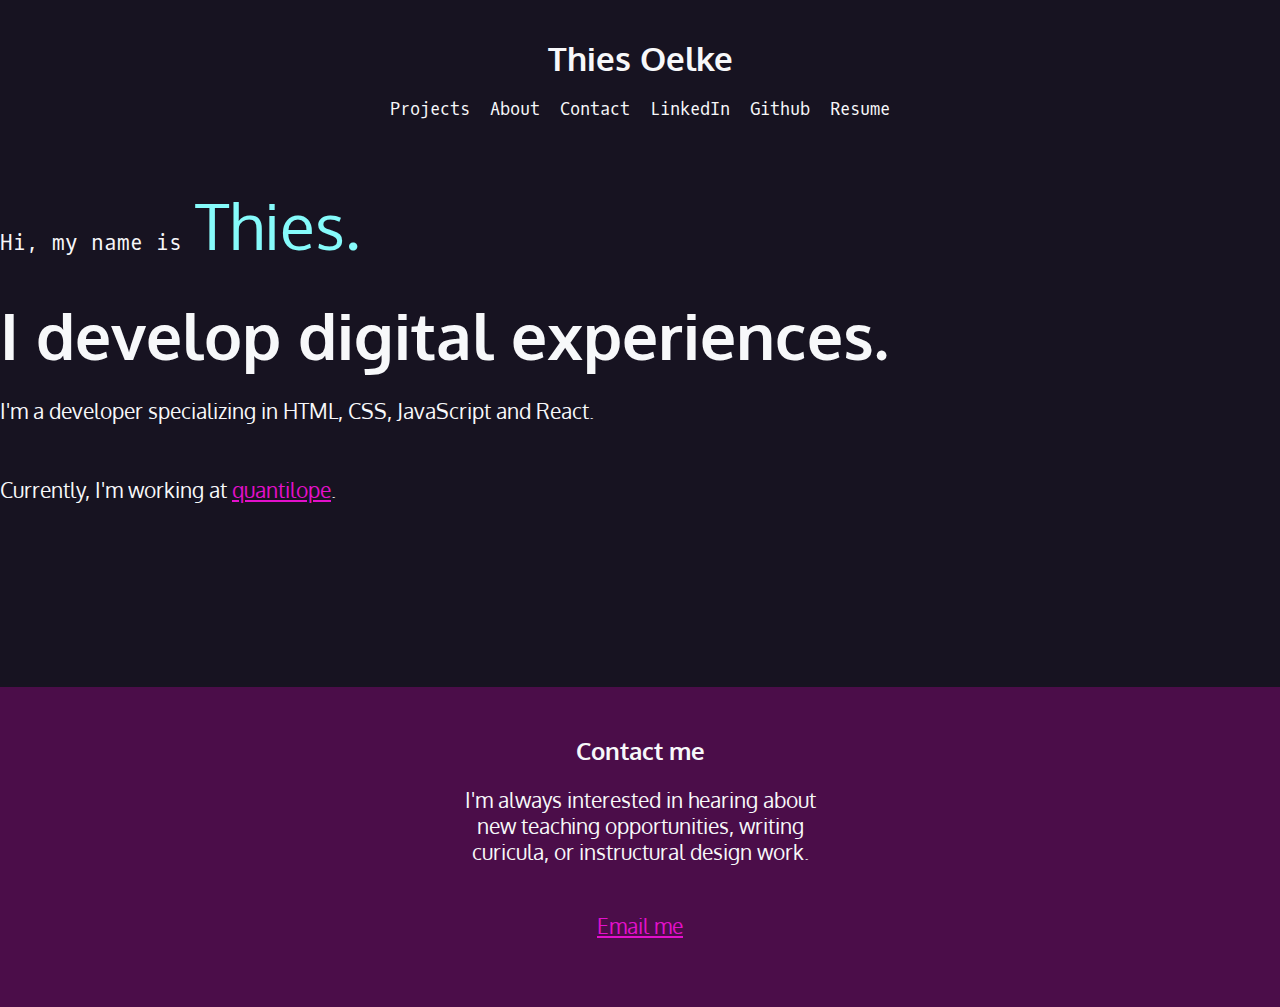
==== index.html @ 4f8e4ac7 "Initial commit" ====
<!DOCTYPE html>
<html lang="en">
  <head>
    <meta charset="UTF-8" />
    <meta name="viewport" content="width=device-width, initial-scale=1.0" />
    <link rel="preconnect" href="https://fonts.googleapis.com" />
    <link rel="preconnect" href="https://fonts.gstatic.com" crossorigin />
    <link
      href="https://fonts.googleapis.com/css2?family=Oxygen+Mono&family=Oxygen:wght@300;400;700&display=swap"
      rel="stylesheet"
    />
    <link rel="stylesheet" href="css/style.css" />
    <title>Thies Oelkes Portfolio Page</title>
  </head>
  <body>
    <!-- Navbar -->
    <nav class="navbar">
      <ul>
        <li>
          <h1><a href="index.html">Thies Oelke</a></h1>
        </li>
        <li>
          <a href="#projects">Projects</a>
        </li>
        <li>
          <a href="#about">About</a>
        </li>
        <li>
          <a href="#contact">Contact</a>
        </li>
        <li>
          <a href="#linkedin">LinkedIn</a>
        </li>
        <li>
          <a href="#github">Github</a>
        </li>
        <li>
          <a href="#resume">Resume</a>
        </li>
      </ul>
    </nav>
    <!-- Intro Section -->
    <section id="intro" class="intro">
      <p class="name">Hi, my name is <span>Thies.</span></p>
      <h3>I develop digital experiences.</h3>
      <p>I'm a developer specializing in HTML, CSS, JavaScript and React.</p>
      <p>
        Currently, I'm working at
        <a href="https://www.quantilope.com">quantilope</a>.
      </p>
    </section>
    <!-- Contact Section -->
    <div class="section-plum">
      <section id="contact" class="contact">
        <h3>Contact me</h3>
        <p>
          I'm always interested in hearing about new teaching opportunities,
          writing curicula, or instructural design work.
        </p>
        <p><a href="mailto:thies.oelke@quantilope.com">Email me</a></p>
      </section>
    </div>
  </body>
</html>
---- css/style.css ----
/* variables declared here - these are the colors for our pages, as well as the font stacks and sizes. */
/* Using :root pseudo element to make variables accessible in the whole html tree */
:root {
  --black: #171321;
  --dkblue: #0d314b;
  --plum: #4b0d49;
  --hotmag: #ff17e4;
  --magenta: #e310cb;
  --aqua: #86fbfb;
  --white: #f7f8fa;
  --font-size: 1.3rem;
  --mono: 'Oxygen mono', monospace;
  --sans: Oxygen, sans-serif;
}
/* border box model: https://css-tricks.com/box-sizing/ */
/* generic styles to the page */

html {
  box-sizing: border-box;
}

*,
*::before,
*::after {
  box-sizing: inherit;
}

body {
  padding: 0;
  margin: 0;
  font-family: var(--sans);
  background-color: var(--black);
  color: var(--white);
  font-size: var(--font-size);
}

h1,
h2,
h3 {
  margin: 0;
}

a {
  color: var(--magenta);
}

a:hover {
  color: var(--hotmag);
  text-decoration: none;
}

ul {
  padding: 0;
}

/* Specific Styles to the page */
/* Navbar */
.navbar {
  font-family: var(--mono);
  font-size: 80%;
  padding: 20px;
}

.navbar ul {
  display: flex;
  flex-flow: row wrap;
  align-items: center;
  justify-content: center;
  gap: 20px;
  list-style-type: none;
}

.navbar ul li:first-child {
  flex-basis: 100%;
  text-align: center;
  font-family: var(--sans);
}

.navbar a {
  color: var(--white);
  text-decoration: none;
  display: block;
}

.navbar a:hover {
  color: var(--magenta);
}

/* Intro styling */
#intro {
  padding-bottom: 10rem;
}

#intro p {
  line-height: 1.5;
}

#intro .name {
  font-family: var(--mono);
}

.name > span {
  font-family: var(--sans);
  font-size: 4rem;
  color: var(--aqua);
}

#intro h3 {
  font-size: 4rem;
}

/* Styling contact section */

.section-plum {
  background: var(--plum);
}

.contact {
  width: 400px;
  text-align: center;
  padding: 3rem 1rem;
  margin: 0 auto;
}

p:last-child {
  margin-top: 3rem;
}
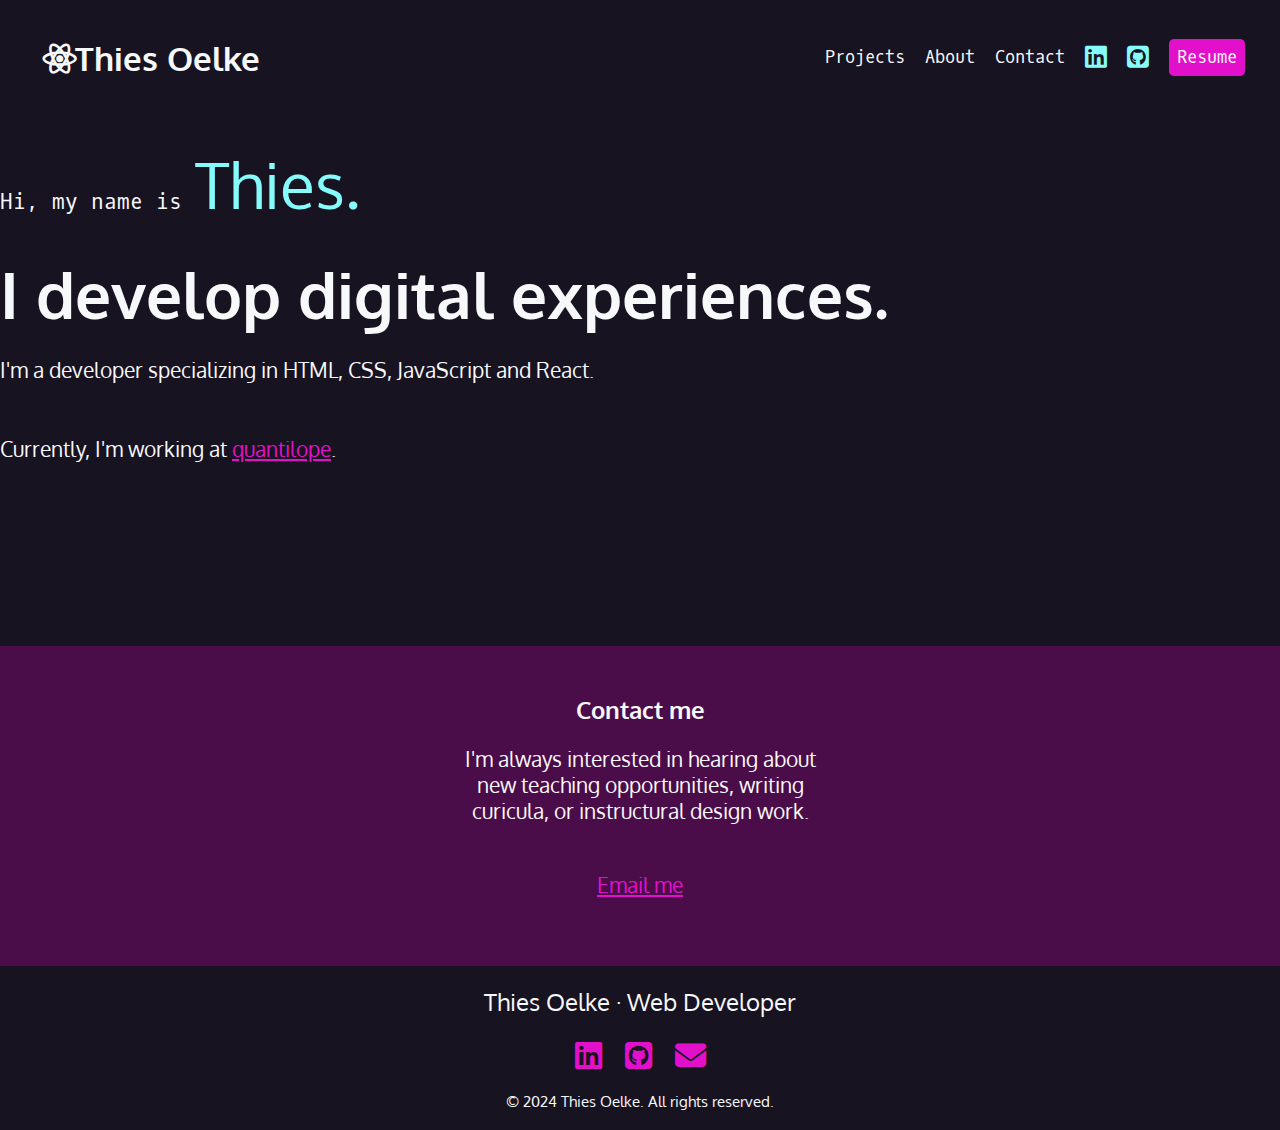
==== commit 2f665209: "Finishes Navbar and Footer" ====
--- a/index.html
+++ b/index.html
@@ -9,6 +9,10 @@
       href="https://fonts.googleapis.com/css2?family=Oxygen+Mono&family=Oxygen:wght@300;400;700&display=swap"
       rel="stylesheet"
     />
+    <link
+      rel="stylesheet"
+      href="https://cdnjs.cloudflare.com/ajax/libs/font-awesome/6.5.1/css/all.min.css"
+    />
     <link rel="stylesheet" href="css/style.css" />
     <title>Thies Oelkes Portfolio Page</title>
   </head>
@@ -17,7 +21,9 @@
     <nav class="navbar">
       <ul>
         <li>
-          <h1><a href="index.html">Thies Oelke</a></h1>
+          <h1>
+            <a href="index.html"><span>Thies Oelke</span></a>
+          </h1>
         </li>
         <li>
           <a href="#projects">Projects</a>
@@ -29,13 +35,19 @@
           <a href="#contact">Contact</a>
         </li>
         <li>
-          <a href="#linkedin">LinkedIn</a>
+          <a href="#linkedin"
+            ><i class="fa-brands fa-linkedin"></i>
+            <span class="fa-sr-only">Linkedin</span>
+          </a>
         </li>
         <li>
-          <a href="#github">Github</a>
+          <a href="#github"
+            ><i class="fa-brands fa-square-github"></i>
+            <span class="fa-sr-only">Github</span>
+          </a>
         </li>
         <li>
-          <a href="#resume">Resume</a>
+          <a href="#resume" class="cta-button">Resume</a>
         </li>
       </ul>
     </nav>
@@ -60,5 +72,29 @@
         <p><a href="mailto:thies.oelke@quantilope.com">Email me</a></p>
       </section>
     </div>
+    <section class="footer">
+      <h3>Thies Oelke &middot; Web Developer</h3>
+      <ul>
+        <li>
+          <a href="#linkedin"
+            ><i class="fa-brands fa-linkedin"></i>
+            <span class="fa-sr-only">Linkedin</span></a
+          >
+        </li>
+        <li>
+          <a href="#github"
+            ><i class="fa-brands fa-square-github"></i>
+            <span class="fa-sr-only">Github</span></a
+          >
+        </li>
+        <li>
+          <a href="#mail"
+            ><i class="fa-solid fa-envelope"></i>
+            <span class="fa-sr-only">Mail</span></a
+          >
+        </li>
+      </ul>
+      <p>&copy; 2024 Thies Oelke. All rights reserved.</p>
+    </section>
   </body>
 </html>
--- a/css/style.css
+++ b/css/style.css
@@ -55,10 +55,20 @@
 
 /* Specific Styles to the page */
 /* Navbar */
+
 .navbar {
   font-family: var(--mono);
   font-size: 80%;
   padding: 20px;
+}
+
+.navbar i[class*='fa-'] {
+  font-size: 150%;
+  color: var(--aqua);
+}
+
+.navbar i[class*='fa-']:hover {
+  color: var(--magenta);
 }
 
 .navbar ul {
@@ -76,6 +86,19 @@
   font-family: var(--sans);
 }
 
+.navbar ul h1 {
+  position: relative;
+}
+
+.navbar ul li:first-child a::before {
+  font-family: 'Font Awesome 6 Brands';
+  content: '\f41b';
+  font-size: 100%;
+  position: absolute;
+  left: calc(50% - 6.25rem);
+  top: 0.3rem;
+}
+
 .navbar a {
   color: var(--white);
   text-decoration: none;
@@ -84,6 +107,17 @@
 
 .navbar a:hover {
   color: var(--magenta);
+}
+
+.cta-button {
+  background-color: var(--magenta);
+  padding: 8px;
+  border-radius: 5px;
+}
+
+a.cta-button:hover {
+  background-color: var(--hotmag);
+  color: var(--white);
 }
 
 /* Intro styling */
@@ -125,3 +159,73 @@
 p:last-child {
   margin-top: 3rem;
 }
+
+/* Footer */
+.footer {
+  margin: 20px 0;
+  text-align: center;
+}
+
+.footer h3 {
+  font-weight: normal;
+}
+
+.footer ul {
+  list-style: none;
+  font-size: 150%;
+  margin-top: 18px;
+  margin-bottom: 0;
+  display: flex;
+  justify-content: center;
+  gap: 23px;
+}
+
+.footer a:hover {
+  color: var(--hotmag);
+}
+
+.footer p {
+  font-size: 70%;
+  margin-top: 18px;
+}
+
+@media (min-width: 850px) {
+  /* Navbar */
+  .navbar {
+    max-width: 1250px;
+    margin: 0 auto;
+  }
+
+  .navbar a {
+    display: inline;
+  }
+
+  .navbar ul {
+    display: flex;
+    flex-flow: row nowrap;
+    align-items: center;
+    justify-content: center;
+    gap: 20px;
+    list-style-type: none;
+  }
+
+  .navbar ul li:first-child {
+    flex: 1 1 auto;
+    text-align: left;
+    margin-right: auto;
+    margin-left: 40px;
+    font-family: var(--sans);
+  }
+
+  .navbar ul li:first-child a::before {
+    font-family: 'Font Awesome 6 Brands';
+    content: '\f41b';
+    font-size: 100%;
+    position: absolute;
+    left: -2rem;
+    top: 0.3rem;
+  }
+
+  /* Intro styling */
+  /* Styling contact section */
+}
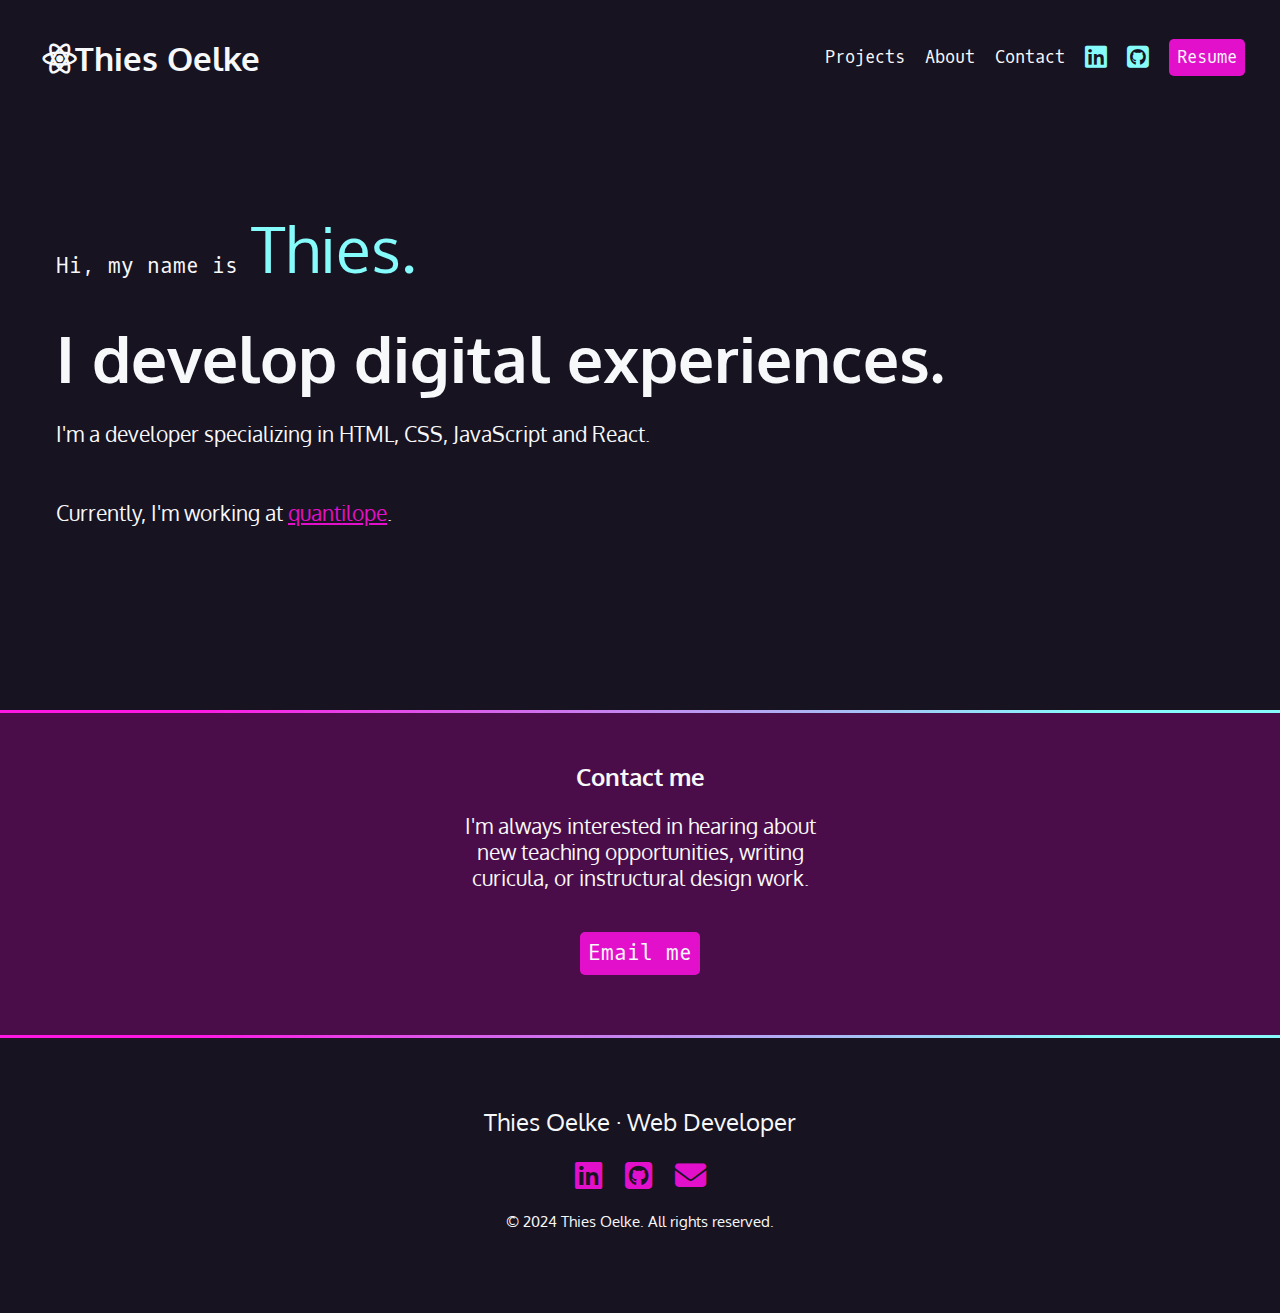
==== commit c9124c1b: "adds horizontal devider btw sections" ====
--- a/index.html
+++ b/index.html
@@ -61,6 +61,8 @@
         <a href="https://www.quantilope.com">quantilope</a>.
       </p>
     </section>
+    <!-- Section Devider -->
+    <div class="section-devider"></div>
     <!-- Contact Section -->
     <div class="section-plum">
       <section id="contact" class="contact">
@@ -69,9 +71,16 @@
           I'm always interested in hearing about new teaching opportunities,
           writing curicula, or instructural design work.
         </p>
-        <p><a href="mailto:thies.oelke@quantilope.com">Email me</a></p>
+        <p>
+          <a class="cta-button" href="mailto:thies.oelke@quantilope.com"
+            >Email me</a
+          >
+        </p>
       </section>
     </div>
+    <!-- Section Devider -->
+    <div class="section-devider"></div>
+    <!-- Footer -->
     <section class="footer">
       <h3>Thies Oelke &middot; Web Developer</h3>
       <ul>
--- a/css/style.css
+++ b/css/style.css
@@ -53,6 +53,10 @@
   padding: 0;
 }
 
+p:last-child {
+  margin-top: 3rem;
+}
+
 /* Specific Styles to the page */
 /* Navbar */
 
@@ -113,6 +117,9 @@
   background-color: var(--magenta);
   padding: 8px;
   border-radius: 5px;
+  font-family: var(--mono);
+  color: var(--white);
+  text-decoration: none;
 }
 
 a.cta-button:hover {
@@ -121,15 +128,17 @@
 }
 
 /* Intro styling */
-#intro {
-  padding-bottom: 10rem;
-}
-
-#intro p {
+.intro {
+  padding: 4rem 1rem 10rem 1rem;
+  max-width: 1200px;
+  margin: 0 auto;
+}
+
+.intro p {
   line-height: 1.5;
 }
 
-#intro .name {
+.intro .name {
   font-family: var(--mono);
 }
 
@@ -139,15 +148,11 @@
   color: var(--aqua);
 }
 
-#intro h3 {
+.intro h3 {
   font-size: 4rem;
 }
 
 /* Styling contact section */
-
-.section-plum {
-  background: var(--plum);
-}
 
 .contact {
   width: 400px;
@@ -156,14 +161,11 @@
   margin: 0 auto;
 }
 
-p:last-child {
-  margin-top: 3rem;
-}
-
 /* Footer */
 .footer {
   margin: 20px 0;
   text-align: center;
+  padding: 3rem 0;
 }
 
 .footer h3 {
@@ -189,6 +191,23 @@
   margin-top: 18px;
 }
 
+/* Styling backgrounds */
+
+.section-plum {
+  background: var(--plum);
+}
+
+.section-devider {
+  background: linear-gradient(
+    167deg,
+    rgba(255, 23, 228, 1) 15%,
+    rgba(134, 251, 251, 1) 85%
+  );
+  height: 3px;
+}
+
+/* Media queries */
+
 @media (min-width: 850px) {
   /* Navbar */
   .navbar {
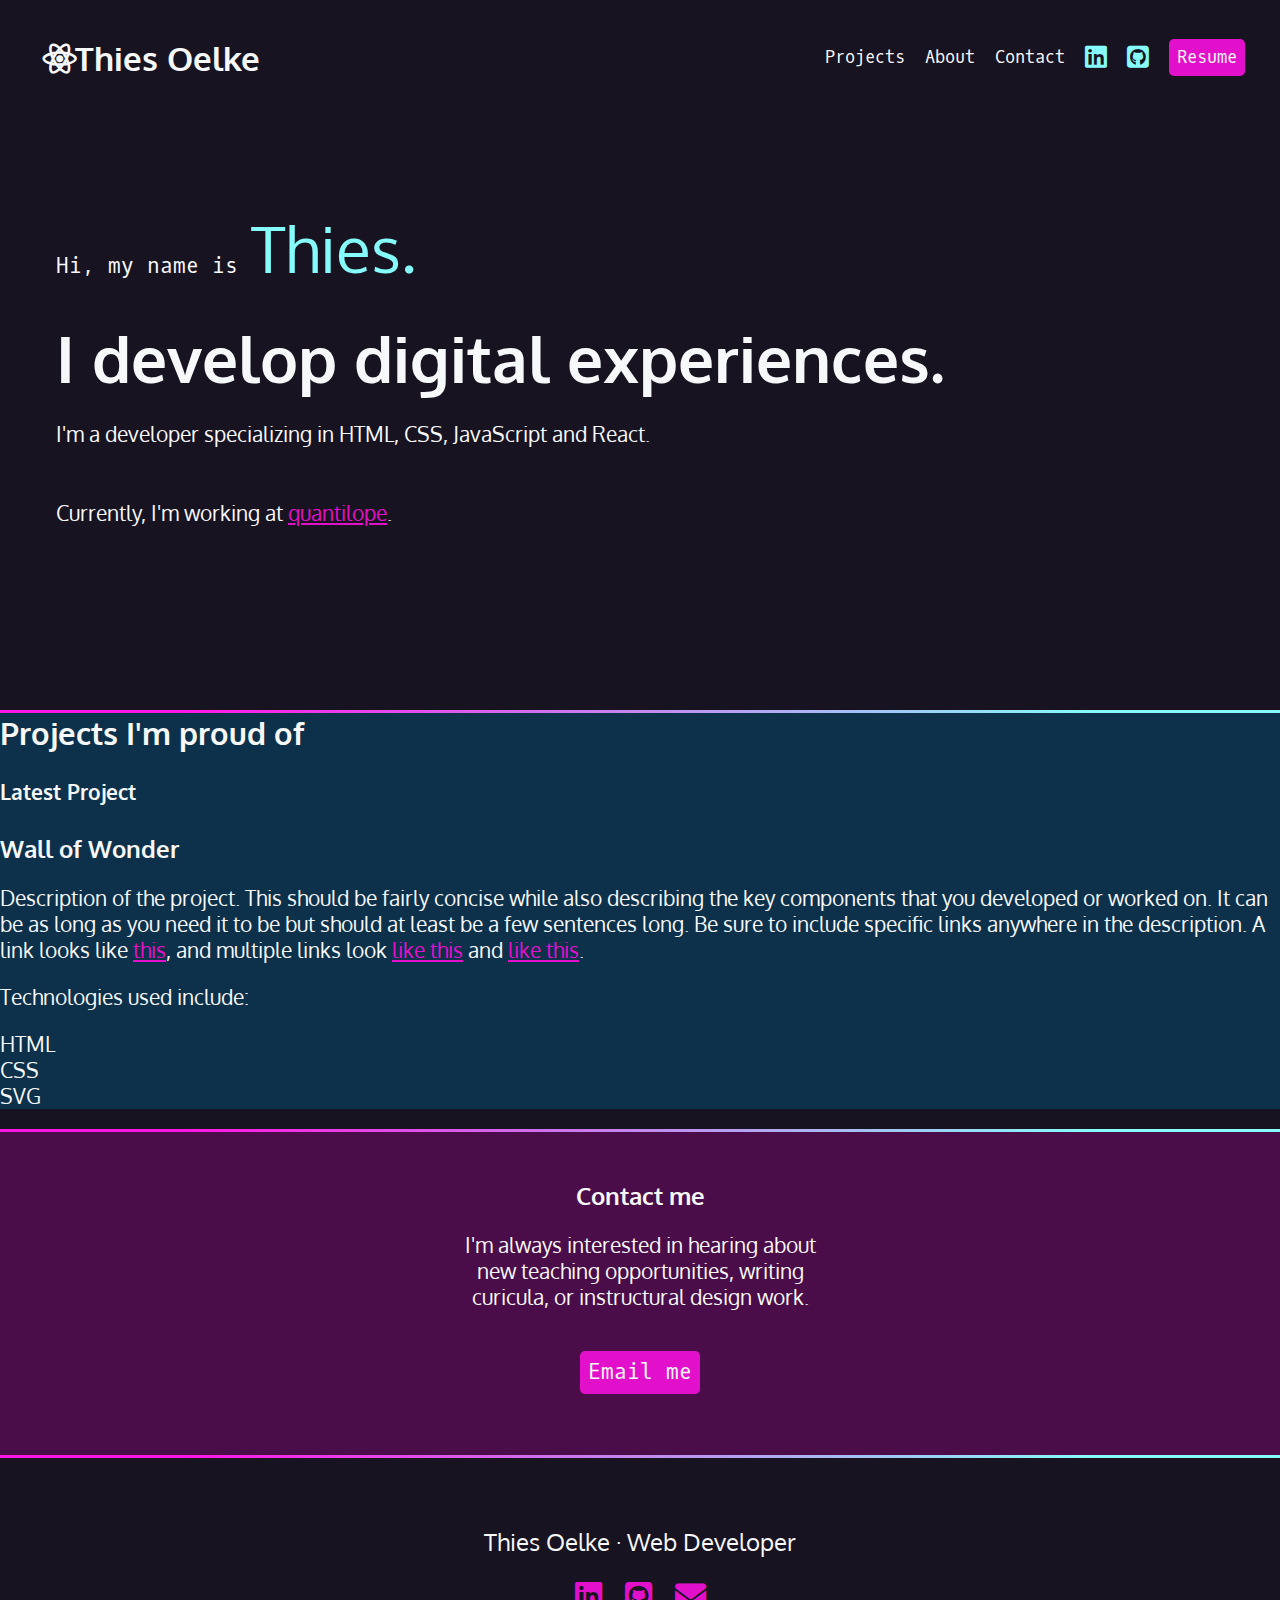
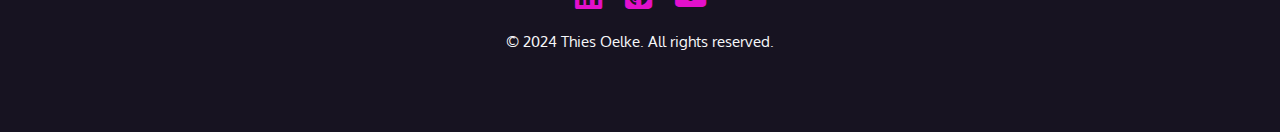
==== commit b7705108: "Adds markup for project section" ====
--- a/index.html
+++ b/index.html
@@ -63,6 +63,34 @@
     </section>
     <!-- Section Devider -->
     <div class="section-devider"></div>
+    <div class="section-dkblue">
+      <section class="projects">
+        <h2>Projects I'm proud of</h2>
+        <article>
+          <h4>Latest Project</h4>
+          <h3>Wall of Wonder</h3>
+          <p>
+            Description of the project. This should be fairly concise while also
+            describing the key components that you developed or worked on. It
+            can be as long as you need it to be but should at least be a few
+            sentences long. Be sure to include specific links anywhere in the
+            description. A link looks like
+            <a href="https://frontendmasters.github.io/grid-flexbox-v2/">this</a
+            >, and multiple links look <a href="#">like this</a> and
+            <a href="#">like this</a>.
+          </p>
+          <p>Technologies used include:</p>
+          <ul>
+            <li>HTML</li>
+            <li>CSS</li>
+            <li>SVG</li>
+          </ul>
+        </article>
+      </section>
+    </div>
+
+    <!-- Section Devider -->
+    <div class="section-devider"></div>
     <!-- Contact Section -->
     <div class="section-plum">
       <section id="contact" class="contact">
--- a/css/style.css
+++ b/css/style.css
@@ -197,6 +197,10 @@
   background: var(--plum);
 }
 
+.section-dkblue {
+  background: var(--dkblue);
+}
+
 .section-devider {
   background: linear-gradient(
     167deg,
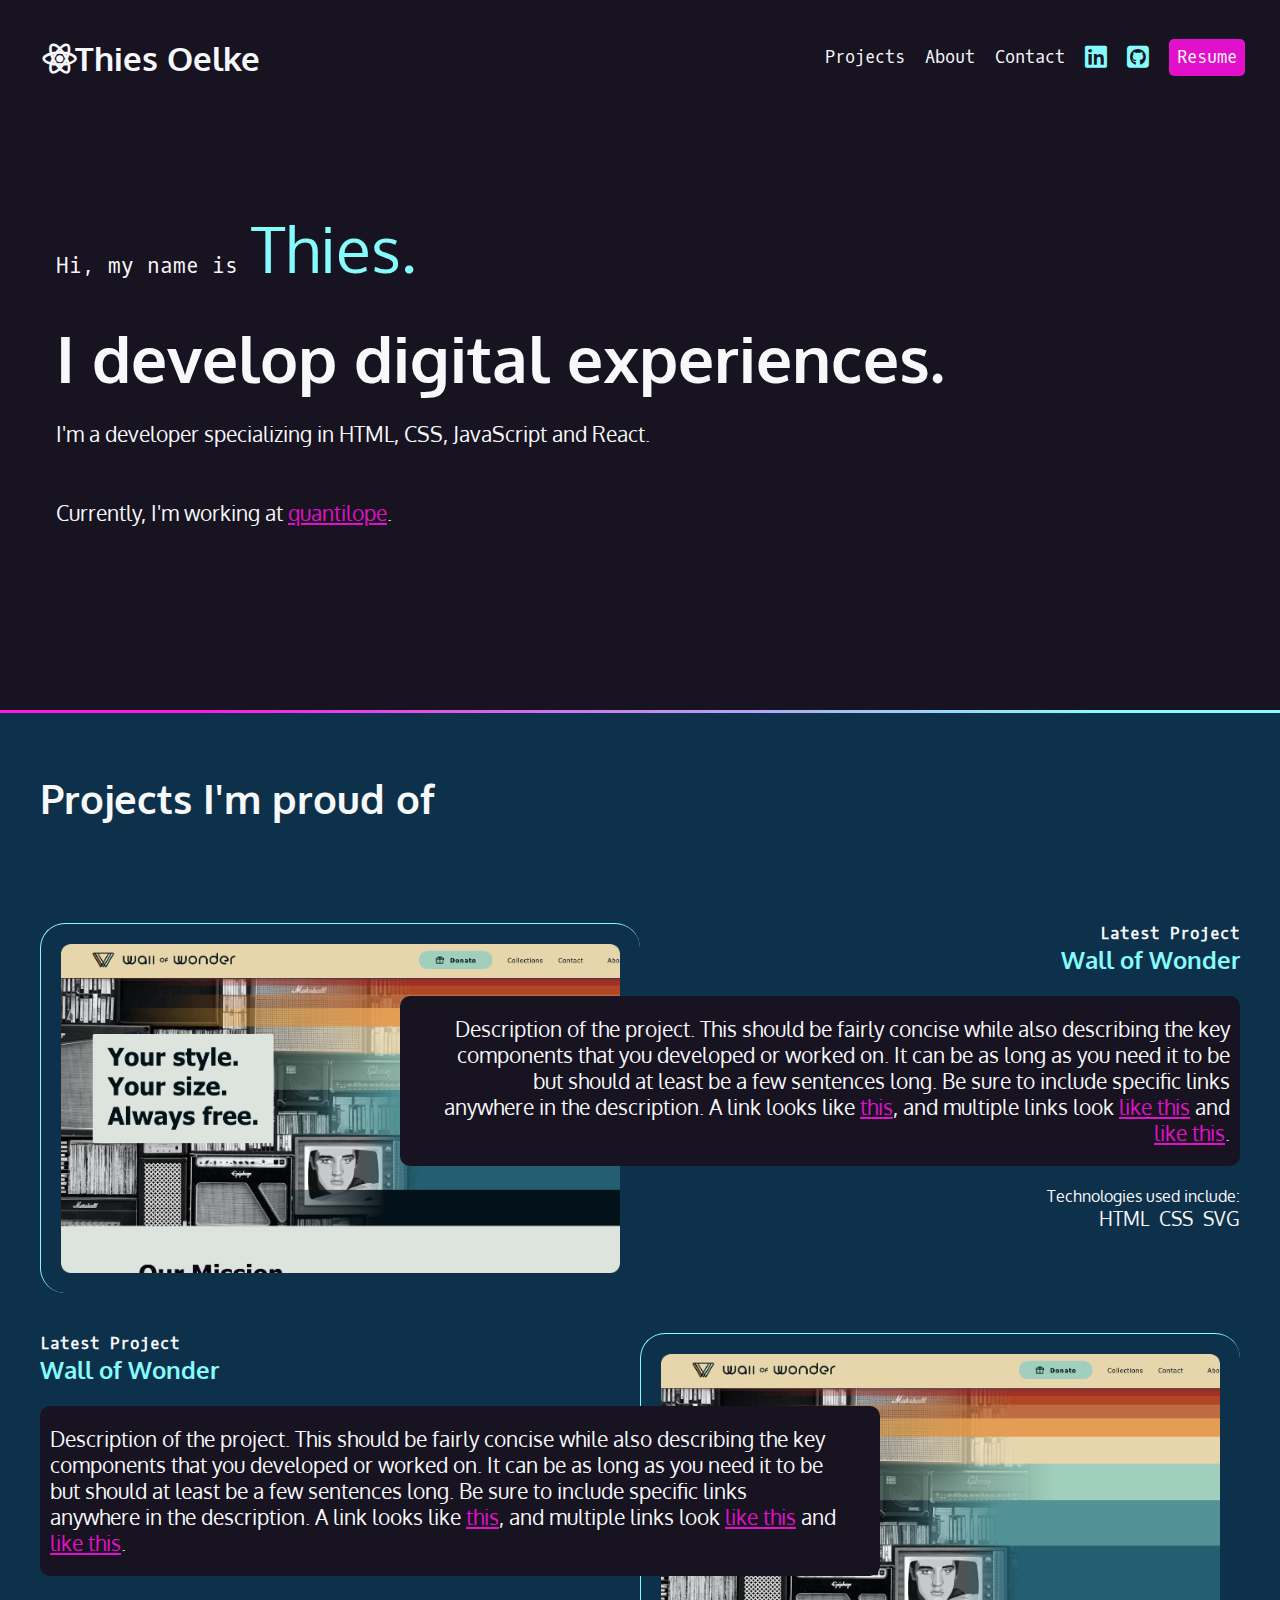
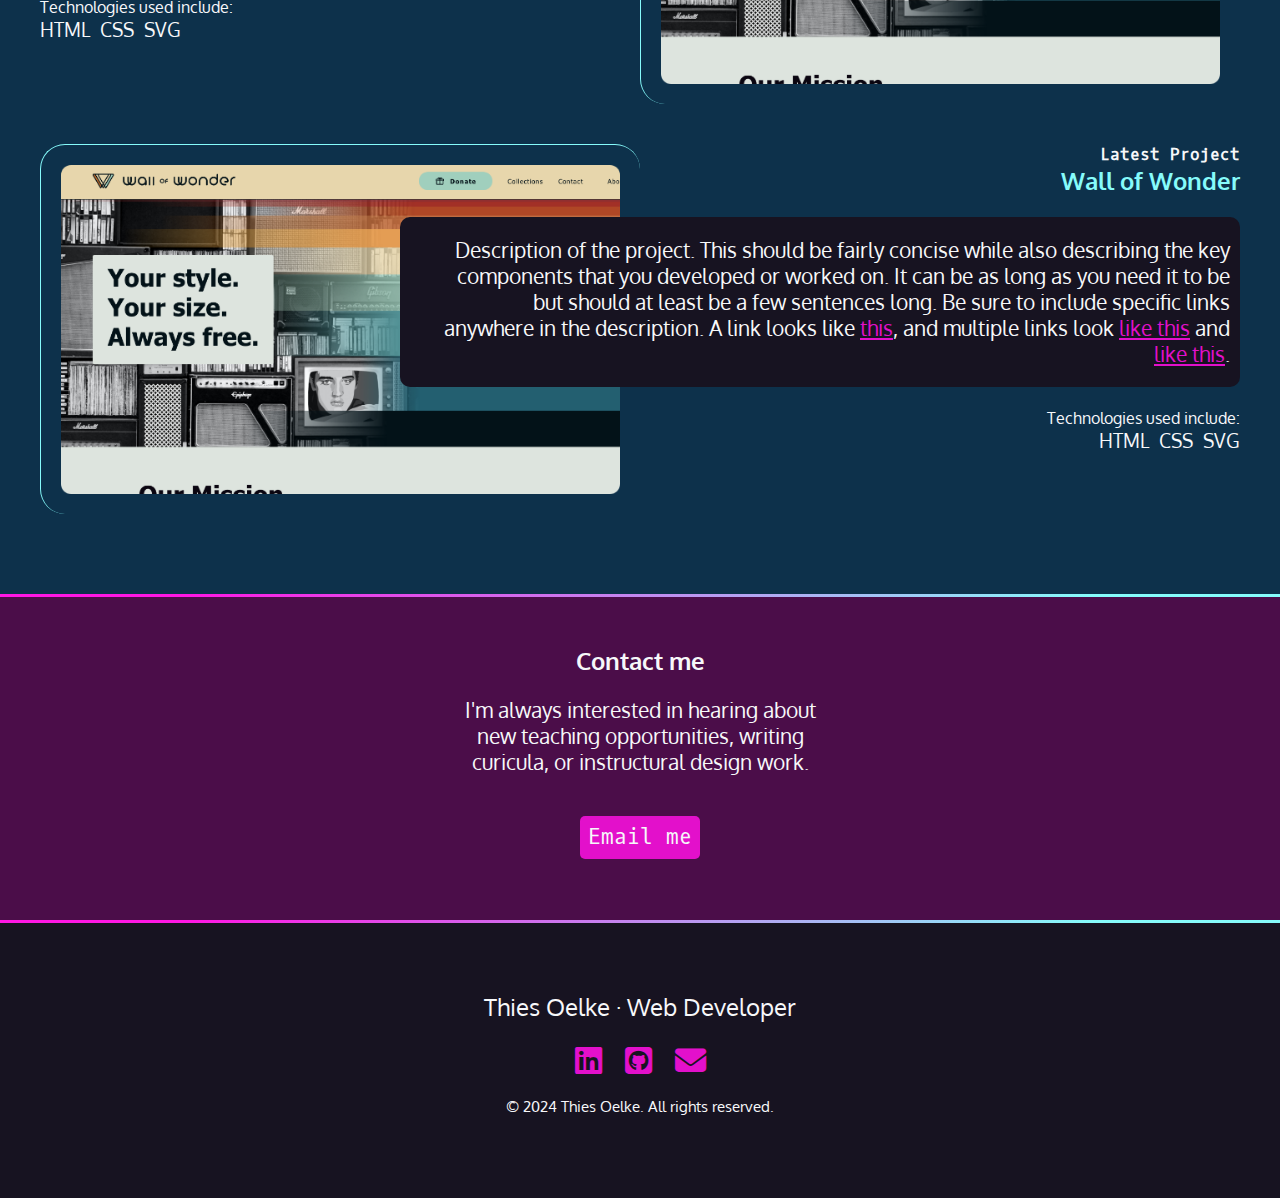
==== commit 32feafce: "Adds styling for projects section" ====
--- a/index.html
+++ b/index.html
@@ -67,24 +67,85 @@
       <section class="projects">
         <h2>Projects I'm proud of</h2>
         <article>
-          <h4>Latest Project</h4>
-          <h3>Wall of Wonder</h3>
-          <p>
-            Description of the project. This should be fairly concise while also
-            describing the key components that you developed or worked on. It
-            can be as long as you need it to be but should at least be a few
-            sentences long. Be sure to include specific links anywhere in the
-            description. A link looks like
-            <a href="https://frontendmasters.github.io/grid-flexbox-v2/">this</a
-            >, and multiple links look <a href="#">like this</a> and
-            <a href="#">like this</a>.
-          </p>
-          <p>Technologies used include:</p>
-          <ul>
-            <li>HTML</li>
-            <li>CSS</li>
-            <li>SVG</li>
-          </ul>
+          <img
+            src="/img/fem-gettingstartedcss-ch5-1.webp"
+            alt="Wall of Wonder"
+          />
+          <div class="text">
+            <h4>Latest Project</h4>
+            <h3>Wall of Wonder</h3>
+            <p>
+              Description of the project. This should be fairly concise while
+              also describing the key components that you developed or worked
+              on. It can be as long as you need it to be but should at least be
+              a few sentences long. Be sure to include specific links anywhere
+              in the description. A link looks like
+              <a href="https://frontendmasters.github.io/grid-flexbox-v2/"
+                >this</a
+              >, and multiple links look <a href="#">like this</a> and
+              <a href="#">like this</a>.
+            </p>
+            <p>Technologies used include:</p>
+            <ul>
+              <li>HTML</li>
+              <li>CSS</li>
+              <li>SVG</li>
+            </ul>
+          </div>
+        </article>
+        <article>
+          <img
+            src="/img/fem-gettingstartedcss-ch5-1.webp"
+            alt="Wall of Wonder"
+          />
+          <div class="text">
+            <h4>Latest Project</h4>
+            <h3>Wall of Wonder</h3>
+            <p>
+              Description of the project. This should be fairly concise while
+              also describing the key components that you developed or worked
+              on. It can be as long as you need it to be but should at least be
+              a few sentences long. Be sure to include specific links anywhere
+              in the description. A link looks like
+              <a href="https://frontendmasters.github.io/grid-flexbox-v2/"
+                >this</a
+              >, and multiple links look <a href="#">like this</a> and
+              <a href="#">like this</a>.
+            </p>
+            <p>Technologies used include:</p>
+            <ul>
+              <li>HTML</li>
+              <li>CSS</li>
+              <li>SVG</li>
+            </ul>
+          </div>
+        </article>
+        <article>
+          <img
+            src="/img/fem-gettingstartedcss-ch5-1.webp"
+            alt="Wall of Wonder"
+          />
+          <div class="text">
+            <h4>Latest Project</h4>
+            <h3>Wall of Wonder</h3>
+            <p>
+              Description of the project. This should be fairly concise while
+              also describing the key components that you developed or worked
+              on. It can be as long as you need it to be but should at least be
+              a few sentences long. Be sure to include specific links anywhere
+              in the description. A link looks like
+              <a href="https://frontendmasters.github.io/grid-flexbox-v2/"
+                >this</a
+              >, and multiple links look <a href="#">like this</a> and
+              <a href="#">like this</a>.
+            </p>
+            <p>Technologies used include:</p>
+            <ul>
+              <li>HTML</li>
+              <li>CSS</li>
+              <li>SVG</li>
+            </ul>
+          </div>
         </article>
       </section>
     </div>
--- a/css/style.css
+++ b/css/style.css
@@ -36,7 +36,8 @@
 
 h1,
 h2,
-h3 {
+h3,
+h4 {
   margin: 0;
 }
 
@@ -55,6 +56,10 @@
 
 p:last-child {
   margin-top: 3rem;
+}
+
+img {
+  width: 100%;
 }
 
 /* Specific Styles to the page */
@@ -150,6 +155,87 @@
 
 .intro h3 {
   font-size: 4rem;
+}
+
+/* Project Section */
+
+.projects {
+  max-width: 1200px;
+  margin: 0 auto;
+  padding-bottom: 40px;
+}
+
+.projects article {
+  display: grid;
+  grid-template-columns: repeat(10, 1fr);
+  margin: 40px 0;
+}
+
+.projects img {
+  grid-column: 1/6;
+  grid-row: 1/2;
+  padding: 20px;
+  border-top: 1px solid var(--aqua);
+  border-left: 1px solid var(--aqua);
+  border-radius: 25px;
+}
+
+.projects article:nth-child(odd) img {
+  grid-column: 6/11;
+}
+
+.projects .text {
+  text-align: right;
+  grid-column: 4/11;
+  grid-row: 1/2;
+}
+
+.projects article:nth-child(odd) .text {
+  text-align: left;
+  grid-column: 1/8;
+}
+
+.projects h2 {
+  font-size: 2.5rem;
+  padding: calc(1.5 * 2.5rem) 0;
+}
+
+.projects h3 {
+  color: var(--aqua);
+  font-weight: bolder;
+}
+
+.projects h4 {
+  font-family: var(--mono);
+  font-size: 1rem;
+}
+
+.projects p:first-of-type {
+  background: var(--black);
+  padding: 20px 10px 20px 40px;
+  border-radius: 10px;
+}
+
+.projects article:nth-child(odd) p:first-of-type {
+  padding: 20px 40px 20px 10px;
+}
+
+.projects p:last-of-type {
+  font-size: 1rem;
+  margin-bottom: 0;
+}
+
+.projects ul {
+  margin: 0;
+  list-style: none;
+  font-size: 1.2rem;
+  display: flex;
+  justify-content: right;
+  gap: 10px;
+}
+
+.projects article:nth-child(odd) ul {
+  justify-content: left;
 }
 
 /* Styling contact section */
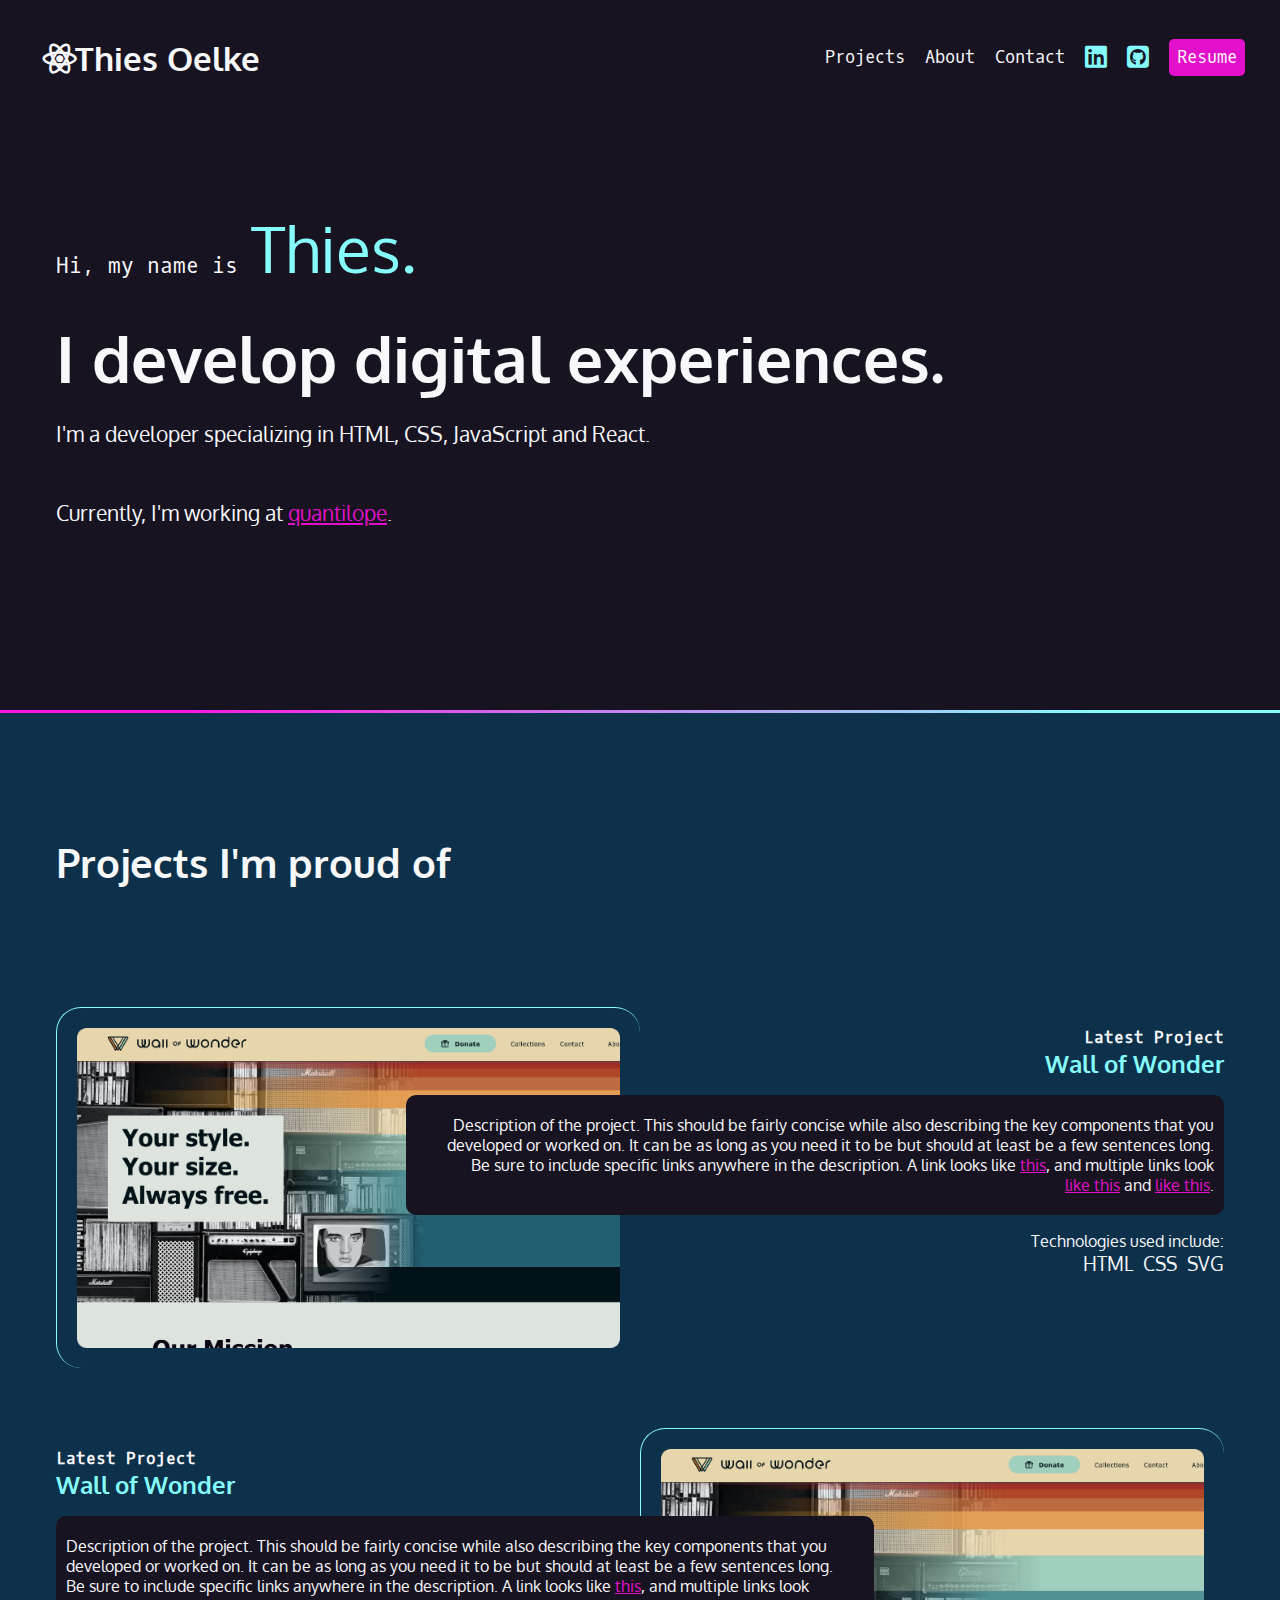
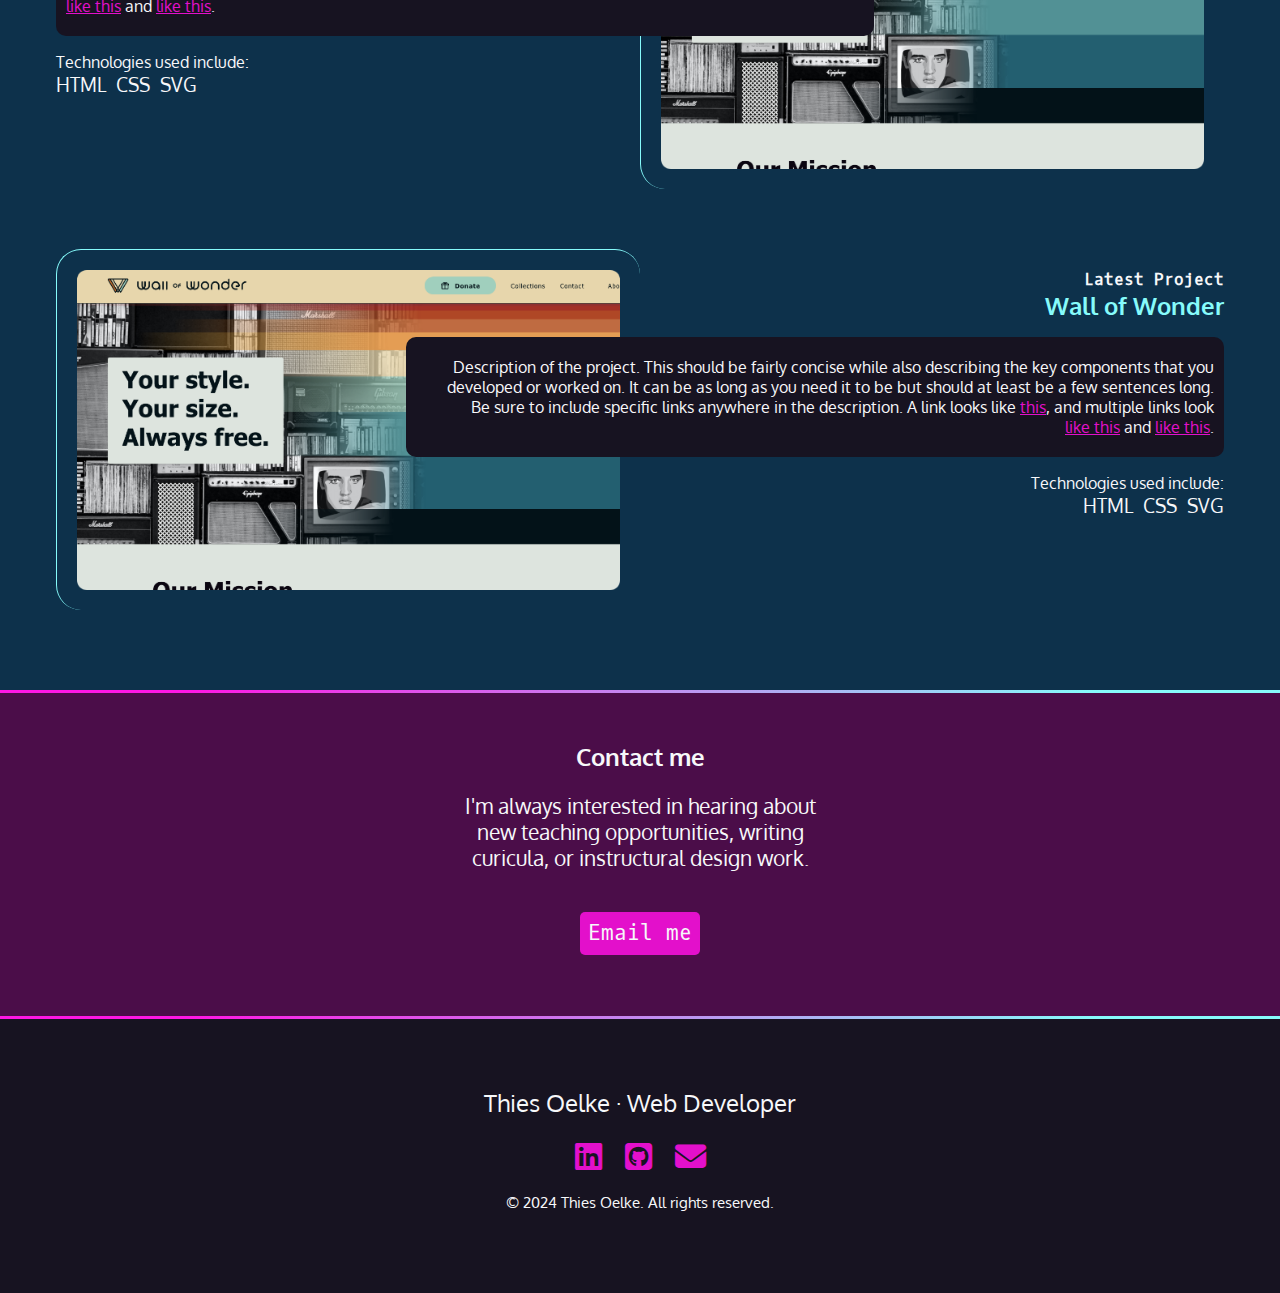
==== commit 1ee99968: "Adds responsive CSS design for project section" ====
--- a/index.html
+++ b/index.html
@@ -67,10 +67,6 @@
       <section class="projects">
         <h2>Projects I'm proud of</h2>
         <article>
-          <img
-            src="/img/fem-gettingstartedcss-ch5-1.webp"
-            alt="Wall of Wonder"
-          />
           <div class="text">
             <h4>Latest Project</h4>
             <h3>Wall of Wonder</h3>
@@ -92,12 +88,12 @@
               <li>SVG</li>
             </ul>
           </div>
-        </article>
-        <article>
           <img
             src="/img/fem-gettingstartedcss-ch5-1.webp"
             alt="Wall of Wonder"
           />
+        </article>
+        <article>
           <div class="text">
             <h4>Latest Project</h4>
             <h3>Wall of Wonder</h3>
@@ -119,12 +115,12 @@
               <li>SVG</li>
             </ul>
           </div>
-        </article>
-        <article>
           <img
             src="/img/fem-gettingstartedcss-ch5-1.webp"
             alt="Wall of Wonder"
           />
+        </article>
+        <article>
           <div class="text">
             <h4>Latest Project</h4>
             <h3>Wall of Wonder</h3>
@@ -146,6 +142,10 @@
               <li>SVG</li>
             </ul>
           </div>
+          <img
+            src="/img/fem-gettingstartedcss-ch5-1.webp"
+            alt="Wall of Wonder"
+          />
         </article>
       </section>
     </div>
--- a/css/style.css
+++ b/css/style.css
@@ -162,42 +162,12 @@
 .projects {
   max-width: 1200px;
   margin: 0 auto;
-  padding-bottom: 40px;
-}
-
-.projects article {
-  display: grid;
-  grid-template-columns: repeat(10, 1fr);
-  margin: 40px 0;
-}
-
-.projects img {
-  grid-column: 1/6;
-  grid-row: 1/2;
-  padding: 20px;
-  border-top: 1px solid var(--aqua);
-  border-left: 1px solid var(--aqua);
-  border-radius: 25px;
-}
-
-.projects article:nth-child(odd) img {
-  grid-column: 6/11;
-}
-
-.projects .text {
-  text-align: right;
-  grid-column: 4/11;
-  grid-row: 1/2;
-}
-
-.projects article:nth-child(odd) .text {
-  text-align: left;
-  grid-column: 1/8;
+  padding: 4rem 1rem 10rem 1rem;
 }
 
 .projects h2 {
   font-size: 2.5rem;
-  padding: calc(1.5 * 2.5rem) 0;
+  padding-top: calc(1.5 * 2.5rem);
 }
 
 .projects h3 {
@@ -208,20 +178,20 @@
 .projects h4 {
   font-family: var(--mono);
   font-size: 1rem;
+  margin-top: 40px;
+}
+
+.projects p {
+  font-size: 1rem;
 }
 
 .projects p:first-of-type {
   background: var(--black);
-  padding: 20px 10px 20px 40px;
+  padding: 20px;
   border-radius: 10px;
 }
 
-.projects article:nth-child(odd) p:first-of-type {
-  padding: 20px 40px 20px 10px;
-}
-
 .projects p:last-of-type {
-  font-size: 1rem;
   margin-bottom: 0;
 }
 
@@ -230,12 +200,16 @@
   list-style: none;
   font-size: 1.2rem;
   display: flex;
-  justify-content: right;
+  justify-content: left;
   gap: 10px;
 }
 
-.projects article:nth-child(odd) ul {
-  justify-content: left;
+.projects img {
+  padding: 20px;
+  margin-top: 20px;
+  border-top: 1px solid var(--aqua);
+  border-left: 1px solid var(--aqua);
+  border-radius: 25px;
 }
 
 /* Styling contact section */
@@ -335,6 +309,84 @@
     top: 0.3rem;
   }
 
-  /* Intro styling */
-  /* Styling contact section */
-}
+  /* Project Section */
+
+  .projects {
+    max-width: 1200px;
+    margin: 0 auto;
+    padding-bottom: 40px;
+  }
+
+  .projects article {
+    display: grid;
+    grid-template-columns: repeat(10, 1fr);
+    margin: 40px 0;
+  }
+
+  .projects img {
+    grid-column: 1/6;
+    grid-row: 1/2;
+    padding: 20px;
+    border-top: 1px solid var(--aqua);
+    border-left: 1px solid var(--aqua);
+    border-radius: 25px;
+  }
+
+  .projects article:nth-child(odd) img {
+    grid-column: 6/11;
+  }
+
+  .projects .text {
+    text-align: right;
+    grid-column: 4/11;
+    grid-row: 1/2;
+    z-index: 1;
+  }
+
+  .projects article:nth-child(odd) .text {
+    text-align: left;
+    grid-column: 1/8;
+  }
+
+  .projects h2 {
+    font-size: 2.5rem;
+    padding: calc(1.5 * 2.5rem) 0;
+  }
+
+  .projects h3 {
+    color: var(--aqua);
+    font-weight: bolder;
+  }
+
+  .projects h4 {
+    font-family: var(--mono);
+    font-size: 1rem;
+  }
+
+  .projects p:first-of-type {
+    background: var(--black);
+    padding: 20px 10px 20px 40px;
+    border-radius: 10px;
+  }
+
+  .projects article:nth-child(odd) p:first-of-type {
+    padding: 20px 40px 20px 10px;
+  }
+
+  .projects p:last-of-type {
+    margin-bottom: 0;
+  }
+
+  .projects ul {
+    margin: 0;
+    list-style: none;
+    font-size: 1.2rem;
+    display: flex;
+    justify-content: right;
+    gap: 10px;
+  }
+
+  .projects article:nth-child(odd) ul {
+    justify-content: left;
+  }
+}
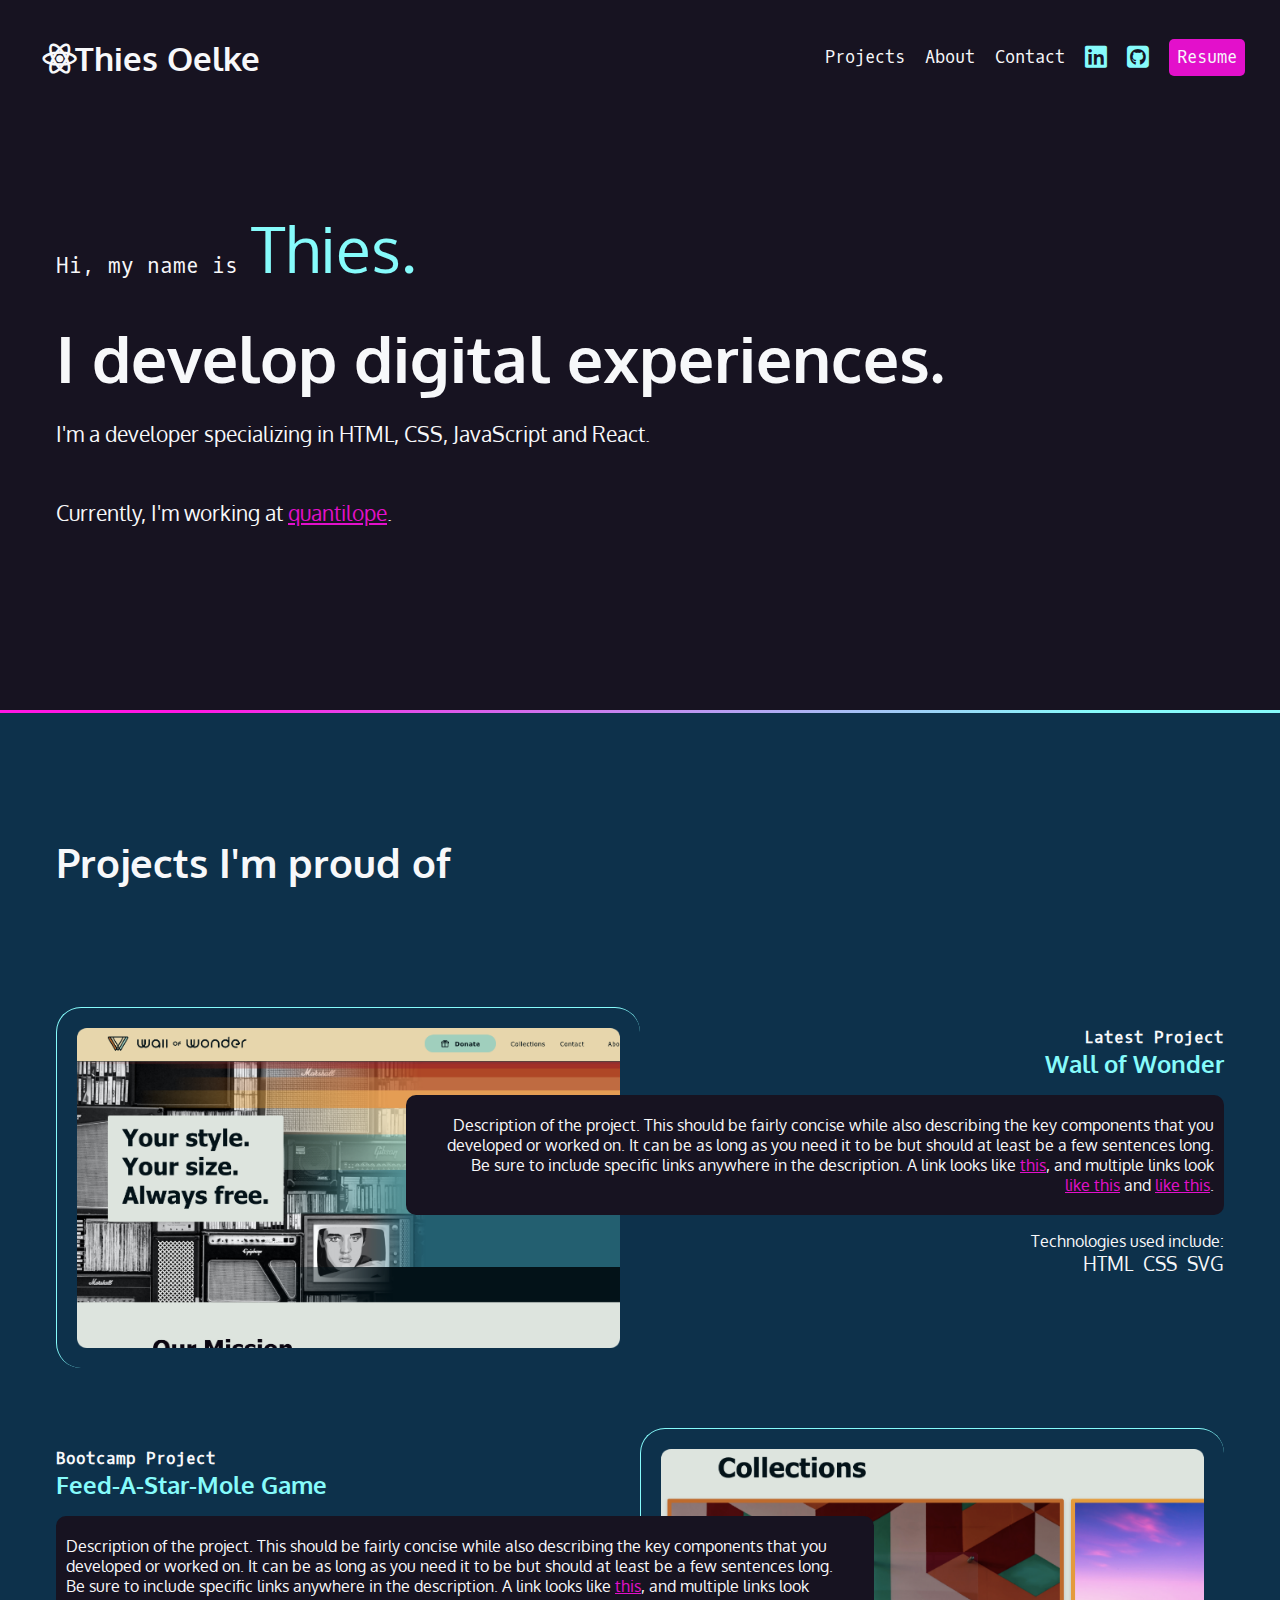
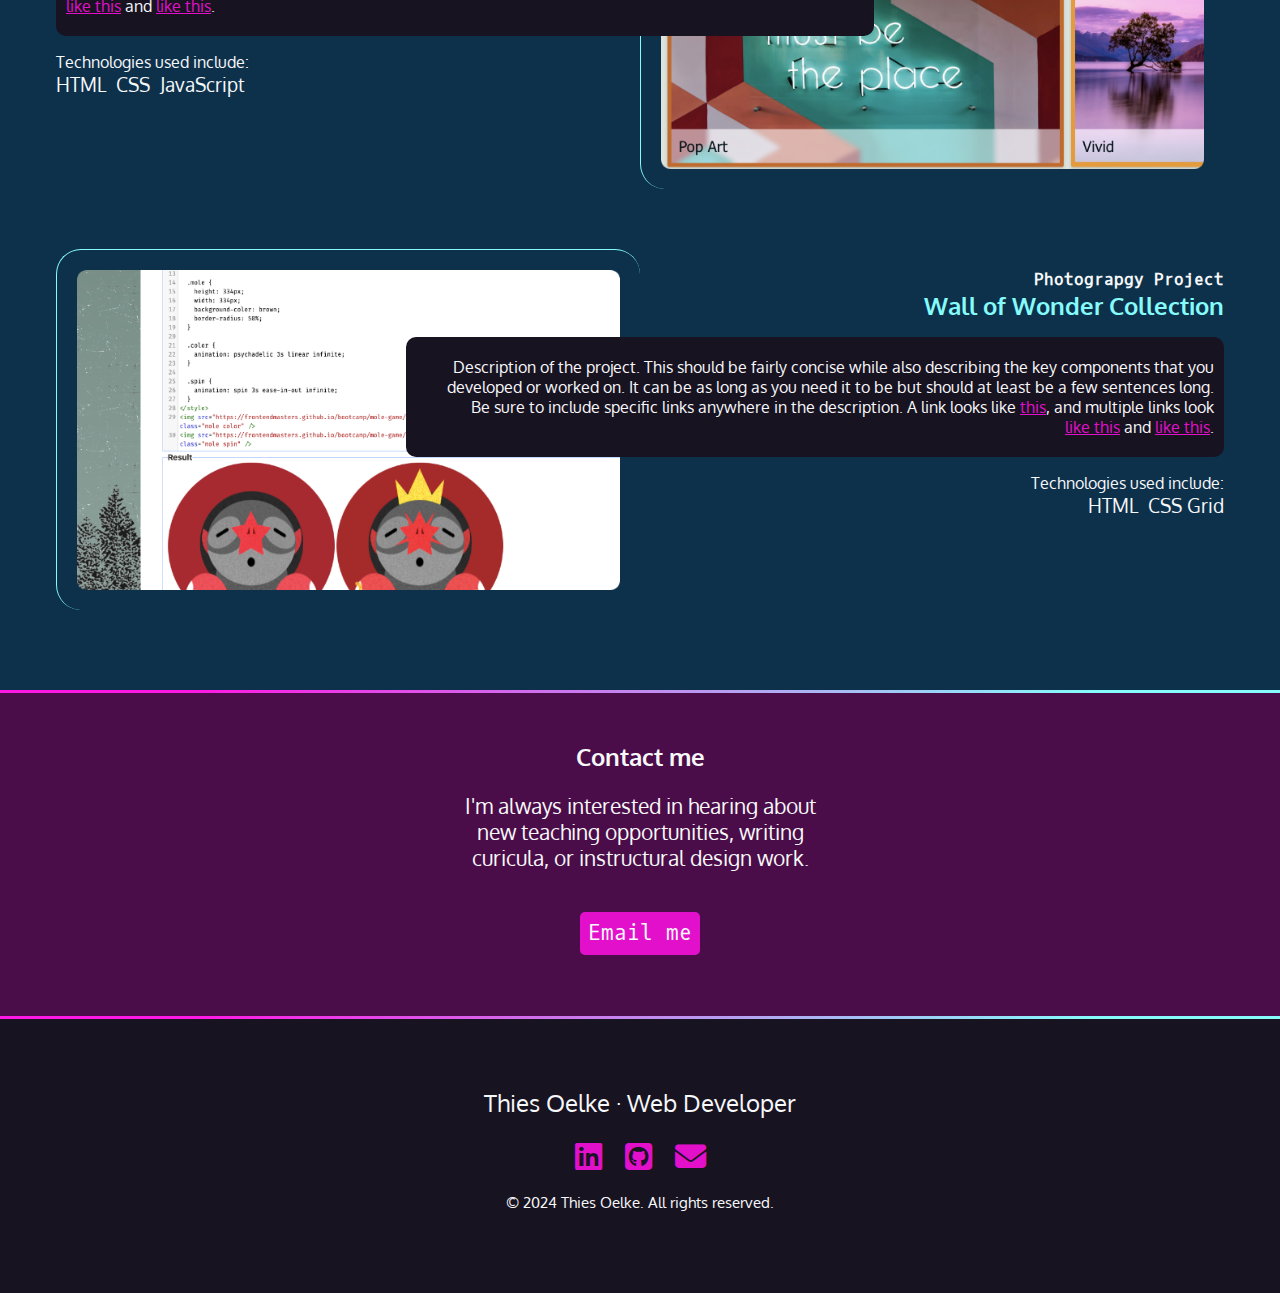
==== commit c8268f40: "Adds different projects + small adjustments" ====
--- a/index.html
+++ b/index.html
@@ -95,8 +95,8 @@
         </article>
         <article>
           <div class="text">
-            <h4>Latest Project</h4>
-            <h3>Wall of Wonder</h3>
+            <h4>Bootcamp Project</h4>
+            <h3>Feed-A-Star-Mole Game</h3>
             <p>
               Description of the project. This should be fairly concise while
               also describing the key components that you developed or worked
@@ -112,18 +112,18 @@
             <ul>
               <li>HTML</li>
               <li>CSS</li>
-              <li>SVG</li>
+              <li>JavaScript</li>
             </ul>
           </div>
           <img
-            src="/img/fem-gettingstartedcss-ch5-1.webp"
+            src="/img/fem-gettingstartedcss-ch5-4.webp"
             alt="Wall of Wonder"
           />
         </article>
         <article>
           <div class="text">
-            <h4>Latest Project</h4>
-            <h3>Wall of Wonder</h3>
+            <h4>Photograpgy Project</h4>
+            <h3>Wall of Wonder Collection</h3>
             <p>
               Description of the project. This should be fairly concise while
               also describing the key components that you developed or worked
@@ -138,12 +138,11 @@
             <p>Technologies used include:</p>
             <ul>
               <li>HTML</li>
-              <li>CSS</li>
-              <li>SVG</li>
+              <li>CSS Grid</li>
             </ul>
           </div>
           <img
-            src="/img/fem-gettingstartedcss-ch5-1.webp"
+            src="/img/fem-gettingstartedcss-ch5-5.webp"
             alt="Wall of Wonder"
           />
         </article>
--- a/css/style.css
+++ b/css/style.css
@@ -205,7 +205,7 @@
 }
 
 .projects img {
-  padding: 20px;
+  padding: 10px;
   margin-top: 20px;
   border-top: 1px solid var(--aqua);
   border-left: 1px solid var(--aqua);
@@ -215,7 +215,7 @@
 /* Styling contact section */
 
 .contact {
-  width: 400px;
+  max-width: 400px;
   text-align: center;
   padding: 3rem 1rem;
   margin: 0 auto;
@@ -255,10 +255,12 @@
 
 .section-plum {
   background: var(--plum);
+  min-width: 100%;
 }
 
 .section-dkblue {
   background: var(--dkblue);
+  min-width: 100%;
 }
 
 .section-devider {
@@ -271,6 +273,94 @@
 }
 
 /* Media queries */
+@media (max-width: 400px) {
+  .intro h3 {
+    font-size: 2.5rem;
+  }
+}
+
+@media (min-width: 550px) {
+  /* Project Section */
+
+  .projects {
+    max-width: 1200px;
+    margin: 0 auto;
+    padding-bottom: 40px;
+  }
+
+  .projects article {
+    display: grid;
+    grid-template-columns: repeat(10, 1fr);
+    margin: 40px 0;
+  }
+
+  .projects img {
+    grid-column: 1/6;
+    grid-row: 1/2;
+    padding: 20px;
+    border-top: 1px solid var(--aqua);
+    border-left: 1px solid var(--aqua);
+    border-radius: 25px;
+  }
+
+  .projects article:nth-child(odd) img {
+    grid-column: 6/11;
+  }
+
+  .projects .text {
+    text-align: right;
+    grid-column: 4/11;
+    grid-row: 1/2;
+    z-index: 1;
+  }
+
+  .projects article:nth-child(odd) .text {
+    text-align: left;
+    grid-column: 1/8;
+  }
+
+  .projects h2 {
+    font-size: 2.5rem;
+    padding: calc(1.5 * 2.5rem) 0;
+  }
+
+  .projects h3 {
+    color: var(--aqua);
+    font-weight: bolder;
+  }
+
+  .projects h4 {
+    font-family: var(--mono);
+    font-size: 1rem;
+  }
+
+  .projects p:first-of-type {
+    background: var(--black);
+    padding: 20px 10px 20px 40px;
+    border-radius: 10px;
+  }
+
+  .projects article:nth-child(odd) p:first-of-type {
+    padding: 20px 40px 20px 10px;
+  }
+
+  .projects p:last-of-type {
+    margin-bottom: 0;
+  }
+
+  .projects ul {
+    margin: 0;
+    list-style: none;
+    font-size: 1.2rem;
+    display: flex;
+    justify-content: right;
+    gap: 10px;
+  }
+
+  .projects article:nth-child(odd) ul {
+    justify-content: left;
+  }
+}
 
 @media (min-width: 850px) {
   /* Navbar */
@@ -308,85 +398,4 @@
     left: -2rem;
     top: 0.3rem;
   }
-
-  /* Project Section */
-
-  .projects {
-    max-width: 1200px;
-    margin: 0 auto;
-    padding-bottom: 40px;
-  }
-
-  .projects article {
-    display: grid;
-    grid-template-columns: repeat(10, 1fr);
-    margin: 40px 0;
-  }
-
-  .projects img {
-    grid-column: 1/6;
-    grid-row: 1/2;
-    padding: 20px;
-    border-top: 1px solid var(--aqua);
-    border-left: 1px solid var(--aqua);
-    border-radius: 25px;
-  }
-
-  .projects article:nth-child(odd) img {
-    grid-column: 6/11;
-  }
-
-  .projects .text {
-    text-align: right;
-    grid-column: 4/11;
-    grid-row: 1/2;
-    z-index: 1;
-  }
-
-  .projects article:nth-child(odd) .text {
-    text-align: left;
-    grid-column: 1/8;
-  }
-
-  .projects h2 {
-    font-size: 2.5rem;
-    padding: calc(1.5 * 2.5rem) 0;
-  }
-
-  .projects h3 {
-    color: var(--aqua);
-    font-weight: bolder;
-  }
-
-  .projects h4 {
-    font-family: var(--mono);
-    font-size: 1rem;
-  }
-
-  .projects p:first-of-type {
-    background: var(--black);
-    padding: 20px 10px 20px 40px;
-    border-radius: 10px;
-  }
-
-  .projects article:nth-child(odd) p:first-of-type {
-    padding: 20px 40px 20px 10px;
-  }
-
-  .projects p:last-of-type {
-    margin-bottom: 0;
-  }
-
-  .projects ul {
-    margin: 0;
-    list-style: none;
-    font-size: 1.2rem;
-    display: flex;
-    justify-content: right;
-    gap: 10px;
-  }
-
-  .projects article:nth-child(odd) ul {
-    justify-content: left;
-  }
-}
+}
